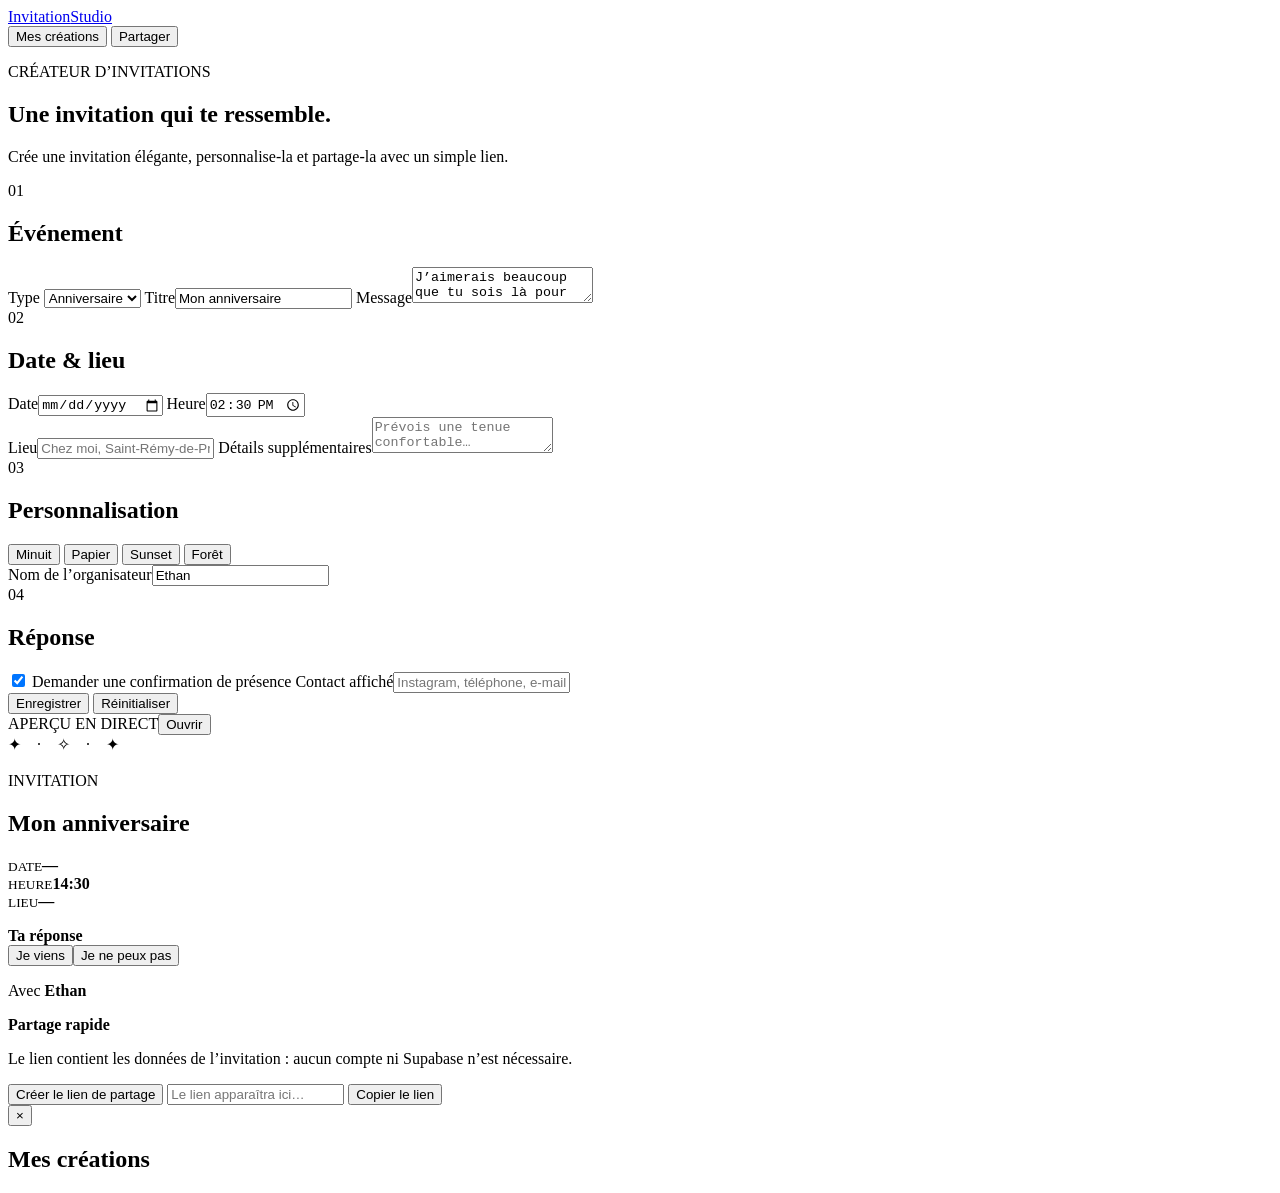
==== index.html @ e4a50360 "Build Invitation Studio" ====
<!doctype html>
<html lang="fr">
<head>
<meta charset="UTF-8">
<meta name="viewport" content="width=device-width,initial-scale=1">
<title>Invitation Studio</title>
<meta name="description" content="Crée, personnalise et partage tes invitations.">
<link rel="stylesheet" href="style.css">
</head>
<body>
<div id="app">
<header class="topbar">
  <a class="brand" href="./">Invitation<span>Studio</span></a>
  <div class="top-actions">
    <button class="ghost" id="loadBtn">Mes créations</button>
    <button class="primary" id="shareTop">Partager</button>
  </div>
</header>

<main class="layout">
<section class="editor">
  <div class="hero">
    <p class="eyebrow">CRÉATEUR D’INVITATIONS</p>
    <h1>Une invitation qui te ressemble.</h1>
    <p>Crée une invitation élégante, personnalise-la et partage-la avec un simple lien.</p>
  </div>

  <div class="card">
    <div class="section-title"><span>01</span><h2>Événement</h2></div>
    <label>Type
      <select id="type">
        <option value="birthday">Anniversaire</option>
        <option value="party">Fête</option>
        <option value="outing">Sortie</option>
        <option value="dinner">Dîner</option>
        <option value="custom">Autre</option>
      </select>
    </label>
    <label>Titre<input id="title" maxlength="80" value="Mon anniversaire"></label>
    <label>Message<textarea id="message" maxlength="500">J’aimerais beaucoup que tu sois là pour partager ce moment avec moi !</textarea></label>
  </div>

  <div class="card">
    <div class="section-title"><span>02</span><h2>Date & lieu</h2></div>
    <div class="grid2">
      <label>Date<input id="date" type="date"></label>
      <label>Heure<input id="time" type="time" value="14:30"></label>
    </div>
    <label>Lieu<input id="place" maxlength="120" placeholder="Chez moi, Saint-Rémy-de-Provence"></label>
    <label>Détails supplémentaires<textarea id="details" maxlength="300" placeholder="Prévois une tenue confortable…"></textarea></label>
  </div>

  <div class="card">
    <div class="section-title"><span>03</span><h2>Personnalisation</h2></div>
    <div class="themes">
      <button data-theme="midnight" class="theme active"><i></i>Minuit</button>
      <button data-theme="paper" class="theme"><i></i>Papier</button>
      <button data-theme="sunset" class="theme"><i></i>Sunset</button>
      <button data-theme="forest" class="theme"><i></i>Forêt</button>
    </div>
    <label>Nom de l’organisateur<input id="host" maxlength="60" value="Ethan"></label>
  </div>

  <div class="card">
    <div class="section-title"><span>04</span><h2>Réponse</h2></div>
    <label class="check"><input id="rsvp" type="checkbox" checked> Demander une confirmation de présence</label>
    <label>Contact affiché<input id="contact" maxlength="100" placeholder="Instagram, téléphone, e-mail…"></label>
  </div>

  <div class="save-row">
    <button class="primary large" id="saveBtn">Enregistrer</button>
    <button class="ghost large" id="resetBtn">Réinitialiser</button>
  </div>
</section>

<section class="preview-area">
  <div class="preview-head"><span>APERÇU EN DIRECT</span><button class="ghost small" id="openBtn">Ouvrir</button></div>
  <div class="phone">
    <div id="invitation" class="invitation theme-midnight">
      <div class="sparkles">✦　·　✧　·　✦</div>
      <p class="invite-label" id="pType">INVITATION</p>
      <h2 id="pTitle">Mon anniversaire</h2>
      <div class="divider"></div>
      <p id="pMessage" class="message"></p>
      <div class="event-info">
        <div><small>DATE</small><strong id="pDate">—</strong></div>
        <div><small>HEURE</small><strong id="pTime">14:30</strong></div>
        <div><small>LIEU</small><strong id="pPlace">—</strong></div>
      </div>
      <p id="pDetails" class="details"></p>
      <div id="rsvpBox" class="rsvp-box"><strong>Ta réponse</strong><div class="rsvp-buttons"><button>Je viens</button><button>Je ne peux pas</button></div></div>
      <p class="host">Avec <strong id="pHost">Ethan</strong></p>
      <p id="pContact" class="contact"></p>
    </div>
  </div>
  <div class="share-card">
    <strong>Partage rapide</strong>
    <p>Le lien contient les données de l’invitation : aucun compte ni Supabase n’est nécessaire.</p>
    <button class="primary full" id="shareBtn">Créer le lien de partage</button>
    <input id="shareUrl" readonly placeholder="Le lien apparaîtra ici…">
    <button class="ghost full" id="copyBtn">Copier le lien</button>
  </div>
</section>
</main>

<div class="modal hidden" id="modal">
  <div class="modal-card">
    <button class="close" id="closeModal">×</button>
    <h2>Mes créations</h2>
    <div id="savedList"></div>
  </div>
</div>
<div class="toast" id="toast"></div>
<script src="app.js"></script>
</body>
</html>
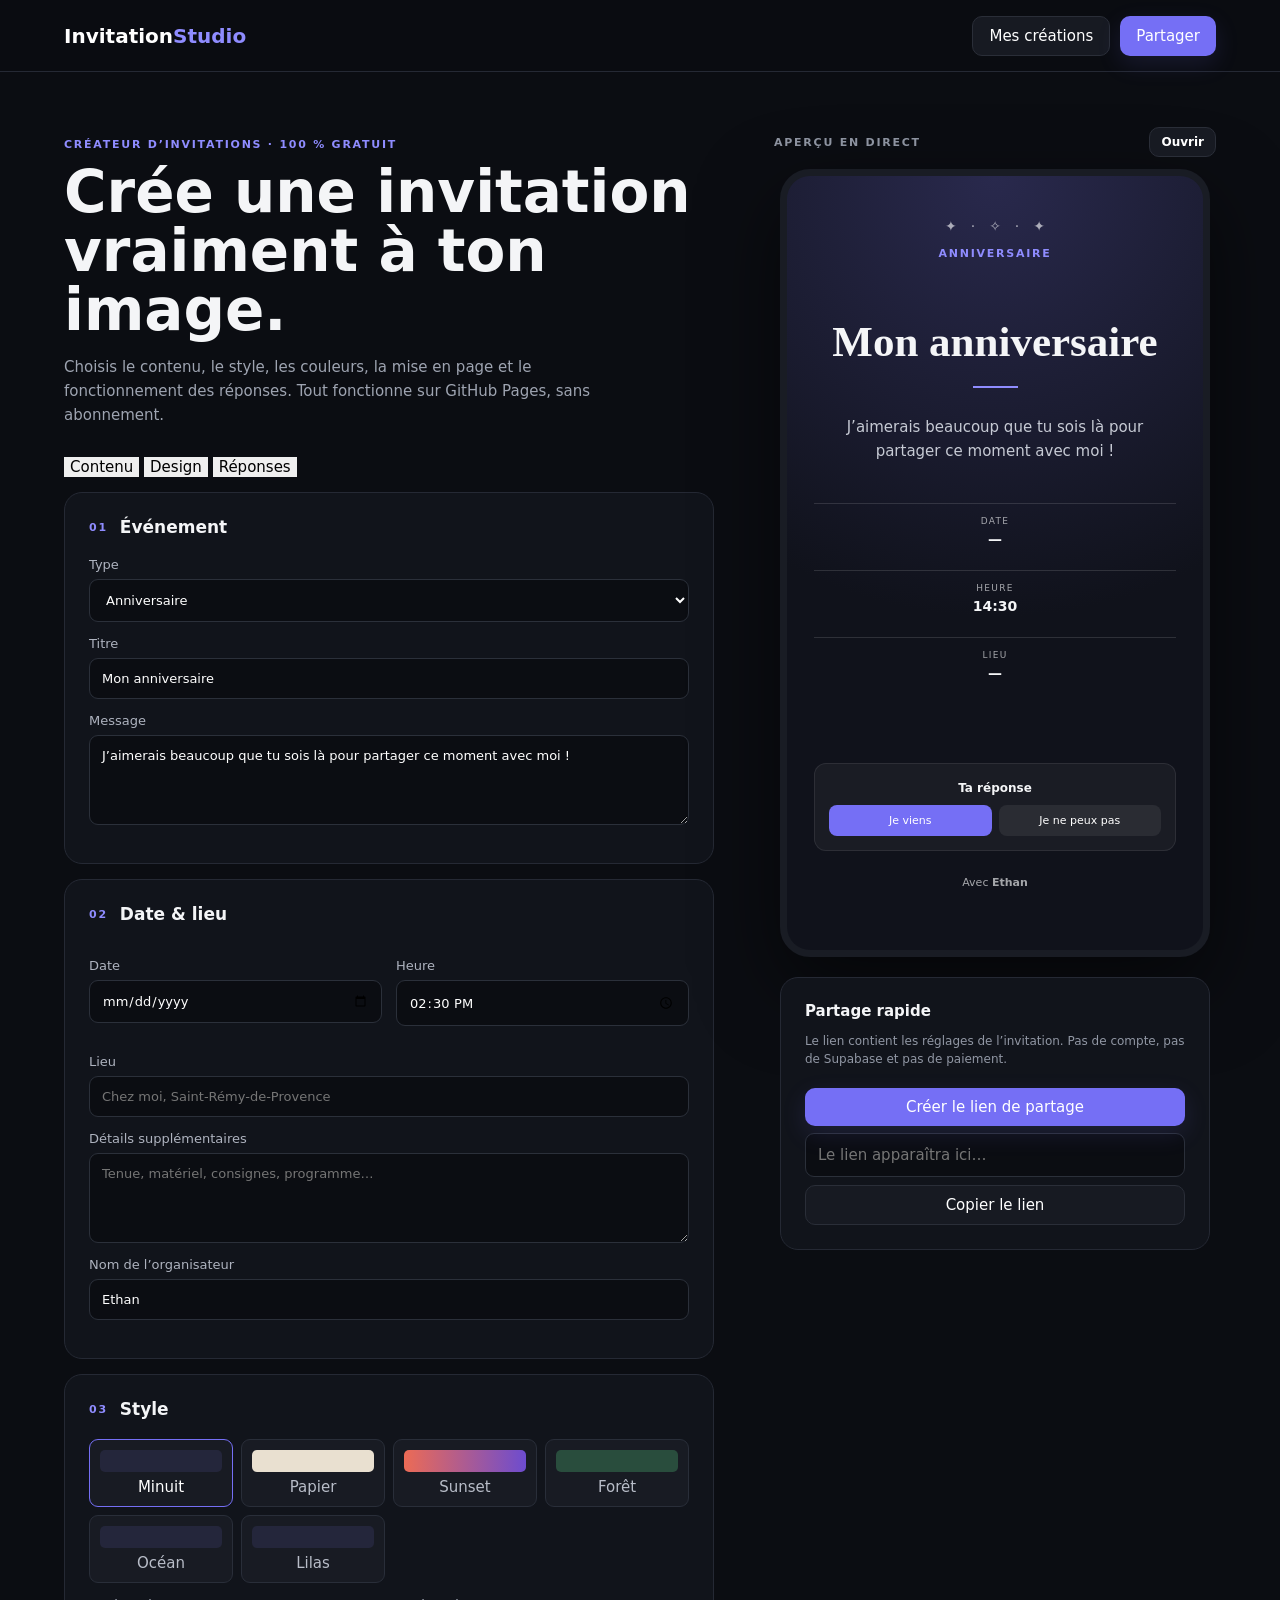
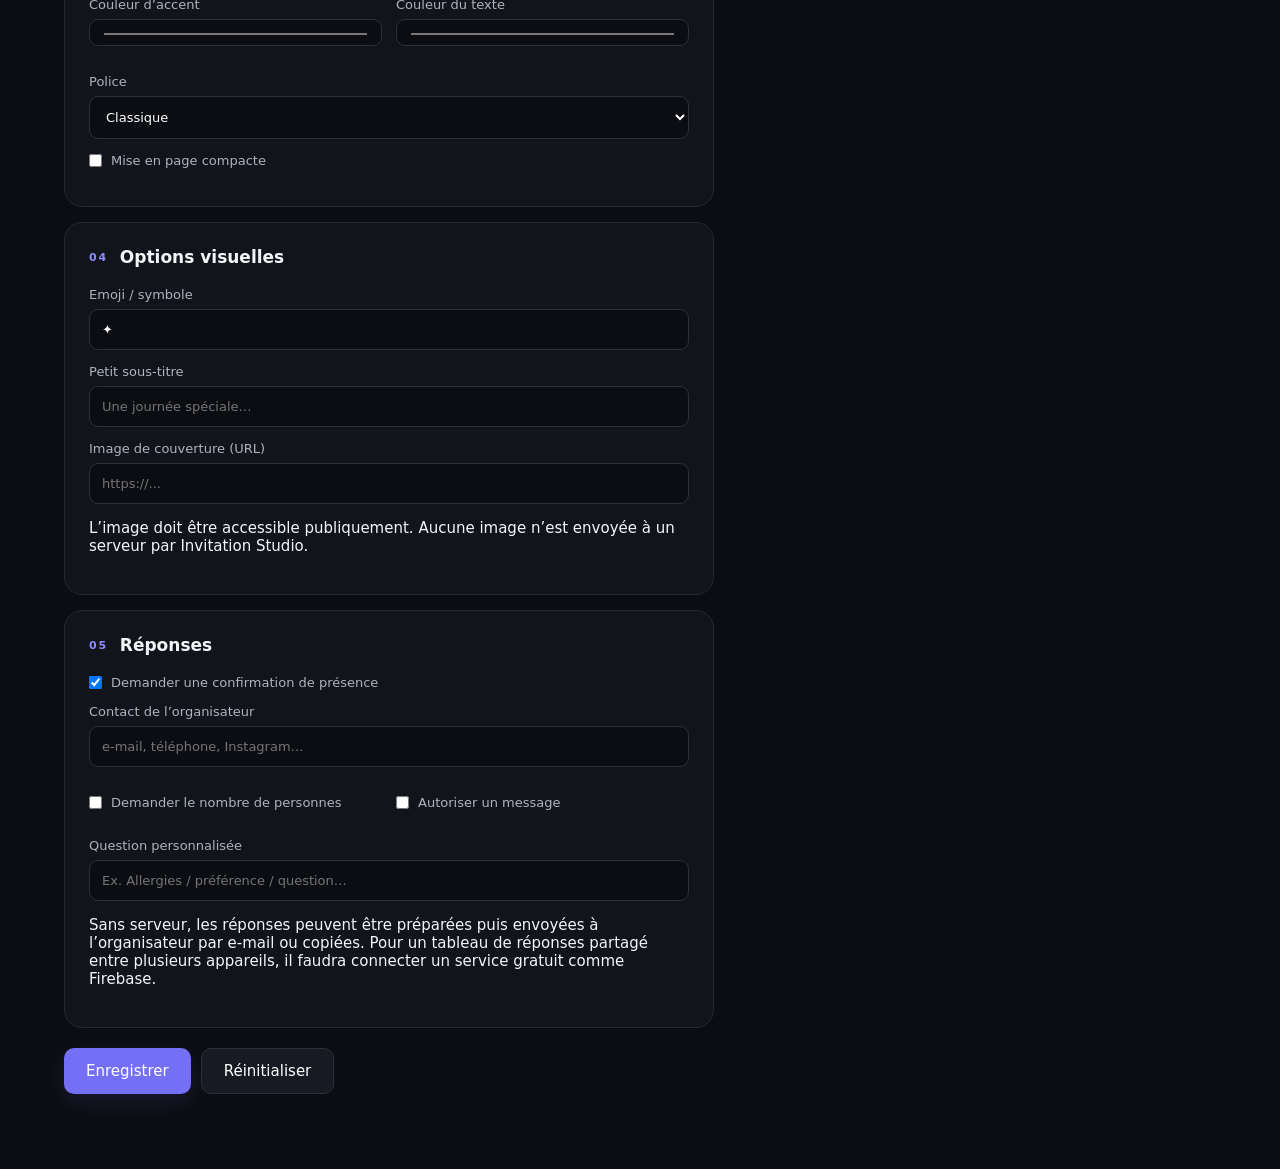
==== commit 3fe7b979: "Upgrade invitation creator UI and RSVP form" ====
--- a/index.html
+++ b/index.html
@@ -3,68 +3,97 @@
 <head>
 <meta charset="UTF-8">
 <meta name="viewport" content="width=device-width,initial-scale=1">
+<meta name="description" content="Invitation Studio — crée et partage des invitations personnalisées gratuitement.">
 <title>Invitation Studio</title>
-<meta name="description" content="Crée, personnalise et partage tes invitations.">
 <link rel="stylesheet" href="style.css">
 </head>
 <body>
-<div id="app">
 <header class="topbar">
   <a class="brand" href="./">Invitation<span>Studio</span></a>
-  <div class="top-actions">
+  <nav class="top-actions">
     <button class="ghost" id="loadBtn">Mes créations</button>
     <button class="primary" id="shareTop">Partager</button>
-  </div>
+  </nav>
 </header>
 
 <main class="layout">
 <section class="editor">
   <div class="hero">
-    <p class="eyebrow">CRÉATEUR D’INVITATIONS</p>
-    <h1>Une invitation qui te ressemble.</h1>
-    <p>Crée une invitation élégante, personnalise-la et partage-la avec un simple lien.</p>
+    <p class="eyebrow">CRÉATEUR D’INVITATIONS · 100 % GRATUIT</p>
+    <h1>Crée une invitation vraiment à ton image.</h1>
+    <p>Choisis le contenu, le style, les couleurs, la mise en page et le fonctionnement des réponses. Tout fonctionne sur GitHub Pages, sans abonnement.</p>
   </div>
 
-  <div class="card">
-    <div class="section-title"><span>01</span><h2>Événement</h2></div>
-    <label>Type
-      <select id="type">
-        <option value="birthday">Anniversaire</option>
-        <option value="party">Fête</option>
-        <option value="outing">Sortie</option>
-        <option value="dinner">Dîner</option>
-        <option value="custom">Autre</option>
-      </select>
-    </label>
-    <label>Titre<input id="title" maxlength="80" value="Mon anniversaire"></label>
-    <label>Message<textarea id="message" maxlength="500">J’aimerais beaucoup que tu sois là pour partager ce moment avec moi !</textarea></label>
+  <div class="tabs" role="tablist">
+    <button class="tab active" data-tab="content">Contenu</button>
+    <button class="tab" data-tab="design">Design</button>
+    <button class="tab" data-tab="responses">Réponses</button>
   </div>
 
-  <div class="card">
-    <div class="section-title"><span>02</span><h2>Date & lieu</h2></div>
-    <div class="grid2">
-      <label>Date<input id="date" type="date"></label>
-      <label>Heure<input id="time" type="time" value="14:30"></label>
+  <div class="tab-panel active" id="tab-content">
+    <div class="card">
+      <div class="section-title"><span>01</span><h2>Événement</h2></div>
+      <label>Type
+        <select id="type">
+          <option value="birthday">Anniversaire</option><option value="party">Fête</option>
+          <option value="outing">Sortie</option><option value="dinner">Dîner</option><option value="custom">Autre</option>
+        </select>
+      </label>
+      <label>Titre<input id="title" maxlength="80" value="Mon anniversaire"></label>
+      <label>Message<textarea id="message" maxlength="600">J’aimerais beaucoup que tu sois là pour partager ce moment avec moi !</textarea></label>
     </div>
-    <label>Lieu<input id="place" maxlength="120" placeholder="Chez moi, Saint-Rémy-de-Provence"></label>
-    <label>Détails supplémentaires<textarea id="details" maxlength="300" placeholder="Prévois une tenue confortable…"></textarea></label>
+    <div class="card">
+      <div class="section-title"><span>02</span><h2>Date & lieu</h2></div>
+      <div class="grid2"><label>Date<input id="date" type="date"></label><label>Heure<input id="time" type="time" value="14:30"></label></div>
+      <label>Lieu<input id="place" maxlength="140" placeholder="Chez moi, Saint-Rémy-de-Provence"></label>
+      <label>Détails supplémentaires<textarea id="details" maxlength="400" placeholder="Tenue, matériel, consignes, programme…"></textarea></label>
+      <label>Nom de l’organisateur<input id="host" maxlength="60" value="Ethan"></label>
+    </div>
   </div>
 
-  <div class="card">
-    <div class="section-title"><span>03</span><h2>Personnalisation</h2></div>
-    <div class="themes">
-      <button data-theme="midnight" class="theme active"><i></i>Minuit</button>
-      <button data-theme="paper" class="theme"><i></i>Papier</button>
-      <button data-theme="sunset" class="theme"><i></i>Sunset</button>
-      <button data-theme="forest" class="theme"><i></i>Forêt</button>
+  <div class="tab-panel" id="tab-design">
+    <div class="card">
+      <div class="section-title"><span>03</span><h2>Style</h2></div>
+      <div class="themes">
+        <button data-theme="midnight" class="theme active"><i></i>Minuit</button>
+        <button data-theme="paper" class="theme"><i></i>Papier</button>
+        <button data-theme="sunset" class="theme"><i></i>Sunset</button>
+        <button data-theme="forest" class="theme"><i></i>Forêt</button>
+        <button data-theme="ocean" class="theme"><i></i>Océan</button>
+        <button data-theme="lavender" class="theme"><i></i>Lilas</button>
+      </div>
+      <div class="grid2">
+        <label>Couleur d’accent<input id="accent" type="color" value="#756ff5"></label>
+        <label>Couleur du texte<input id="textColor" type="color" value="#ffffff"></label>
+      </div>
+      <label>Police
+        <select id="font">
+          <option value="classic">Classique</option><option value="modern">Moderne</option><option value="elegant">Élégante</option><option value="mono">Tech</option>
+        </select>
+      </label>
+      <label class="check"><input id="compact" type="checkbox"> Mise en page compacte</label>
     </div>
-    <label>Nom de l’organisateur<input id="host" maxlength="60" value="Ethan"></label>
+    <div class="card">
+      <div class="section-title"><span>04</span><h2>Options visuelles</h2></div>
+      <label>Emoji / symbole<input id="symbol" maxlength="8" value="✦"></label>
+      <label>Petit sous-titre<input id="subtitle" maxlength="80" placeholder="Une journée spéciale…"></label>
+      <label>Image de couverture (URL)<input id="image" maxlength="500" placeholder="https://..."></label>
+      <p class="hint">L’image doit être accessible publiquement. Aucune image n’est envoyée à un serveur par Invitation Studio.</p>
+    </div>
   </div>
 
-  <div class="card">
-    <div class="section-title"><span>04</span><h2>Réponse</h2></div>
-    <label class="check"><input id="rsvp" type="checkbox" checked> Demander une confirmation de présence</label>
-    <label>Contact affiché<input id="contact" maxlength="100" placeholder="Instagram, téléphone, e-mail…"></label>
+  <div class="tab-panel" id="tab-responses">
+    <div class="card">
+      <div class="section-title"><span>05</span><h2>Réponses</h2></div>
+      <label class="check"><input id="rsvp" type="checkbox" checked> Demander une confirmation de présence</label>
+      <label>Contact de l’organisateur<input id="contact" maxlength="160" placeholder="e-mail, téléphone, Instagram…"></label>
+      <div class="grid2">
+        <label class="check"><input id="askGuests" type="checkbox"> Demander le nombre de personnes</label>
+        <label class="check"><input id="askNote" type="checkbox"> Autoriser un message</label>
+      </div>
+      <label>Question personnalisée<input id="customQuestion" maxlength="120" placeholder="Ex. Allergies / préférence / question…"></label>
+      <p class="hint">Sans serveur, les réponses peuvent être préparées puis envoyées à l’organisateur par e-mail ou copiées. Pour un tableau de réponses partagé entre plusieurs appareils, il faudra connecter un service gratuit comme Firebase.</p>
+    </div>
   </div>
 
   <div class="save-row">
@@ -77,8 +106,10 @@
   <div class="preview-head"><span>APERÇU EN DIRECT</span><button class="ghost small" id="openBtn">Ouvrir</button></div>
   <div class="phone">
     <div id="invitation" class="invitation theme-midnight">
-      <div class="sparkles">✦　·　✧　·　✦</div>
+      <div class="cover-image" id="pImage"></div>
+      <div class="sparkles" id="pSymbol">✦　·　✧　·　✦</div>
       <p class="invite-label" id="pType">INVITATION</p>
+      <p class="subtitle" id="pSubtitle"></p>
       <h2 id="pTitle">Mon anniversaire</h2>
       <div class="divider"></div>
       <p id="pMessage" class="message"></p>
@@ -88,14 +119,17 @@
         <div><small>LIEU</small><strong id="pPlace">—</strong></div>
       </div>
       <p id="pDetails" class="details"></p>
-      <div id="rsvpBox" class="rsvp-box"><strong>Ta réponse</strong><div class="rsvp-buttons"><button>Je viens</button><button>Je ne peux pas</button></div></div>
+      <div id="rsvpBox" class="rsvp-box">
+        <strong>Ta réponse</strong>
+        <div class="rsvp-buttons"><button data-answer="yes">Je viens</button><button data-answer="no">Je ne peux pas</button></div>
+      </div>
       <p class="host">Avec <strong id="pHost">Ethan</strong></p>
       <p id="pContact" class="contact"></p>
     </div>
   </div>
   <div class="share-card">
     <strong>Partage rapide</strong>
-    <p>Le lien contient les données de l’invitation : aucun compte ni Supabase n’est nécessaire.</p>
+    <p>Le lien contient les réglages de l’invitation. Pas de compte, pas de Supabase et pas de paiement.</p>
     <button class="primary full" id="shareBtn">Créer le lien de partage</button>
     <input id="shareUrl" readonly placeholder="Le lien apparaîtra ici…">
     <button class="ghost full" id="copyBtn">Copier le lien</button>
@@ -103,13 +137,20 @@
 </section>
 </main>
 
-<div class="modal hidden" id="modal">
-  <div class="modal-card">
-    <button class="close" id="closeModal">×</button>
-    <h2>Mes créations</h2>
-    <div id="savedList"></div>
-  </div>
-</div>
+<div class="modal hidden" id="modal"><div class="modal-card">
+  <button class="close" id="closeModal">×</button><h2>Mes créations</h2><div id="savedList"></div>
+</div></div>
+
+<div class="response-modal hidden" id="responseModal"><div class="modal-card response-card">
+  <button class="close" id="closeResponse">×</button>
+  <p class="eyebrow">RÉPONSE</p><h2 id="responseTitle">Ta réponse</h2>
+  <label>Ton prénom / nom<input id="guestName" maxlength="60" placeholder="Ex. Léa"></label>
+  <label id="guestCountWrap">Nombre de personnes<input id="guestCount" type="number" min="1" max="20" value="1"></label>
+  <label id="guestNoteWrap">Message<textarea id="guestNote" maxlength="300" placeholder="Un petit mot…"></textarea></label>
+  <label id="guestCustomWrap">Question<input id="guestCustom" maxlength="160"></label>
+  <div class="response-actions"><button class="primary" id="sendResponse">Envoyer la réponse</button><button class="ghost" id="copyResponse">Copier la réponse</button></div>
+  <p class="hint">Aucune donnée n’est envoyée automatiquement vers un serveur dans cette version gratuite sans backend.</p>
+</div></div>
 <div class="toast" id="toast"></div>
 <script src="app.js"></script>
 </body>
--- a/style.css
+++ b/style.css
@@ -0,0 +1 @@
+*{box-sizing:border-box}body{margin:0;background:#0b0d12;color:#f4f5f7;font:15px Inter,system-ui,-apple-system,sans-serif}button,input,textarea,select{font:inherit}button{cursor:pointer;border:0}.topbar{height:72px;border-bottom:1px solid #252934;display:flex;align-items:center;justify-content:space-between;padding:0 5vw;position:sticky;top:0;background:#0b0d12ee;backdrop-filter:blur(16px);z-index:5}.brand{color:#fff;text-decoration:none;font-weight:800;font-size:20px}.brand span{color:#8f8cff}.top-actions{display:flex;gap:10px}.primary,.ghost{border-radius:10px;padding:10px 16px;color:#fff}.primary{background:#756ff5;box-shadow:0 8px 25px #756ff522}.ghost{background:#171a22;border:1px solid #2a2e38}.large{padding:13px 22px}.layout{max-width:1450px;margin:auto;display:grid;grid-template-columns:minmax(400px,650px) minmax(360px,1fr);gap:60px;padding:55px 5vw}.hero{margin-bottom:30px}.eyebrow,.preview-head,.invite-label,.section-title span{font-size:11px;letter-spacing:.16em;color:#8f8cff;font-weight:800}.hero h1{font-size:clamp(34px,5vw,58px);line-height:1.02;margin:12px 0}.hero p:not(.eyebrow){color:#9ea4b1;line-height:1.6;max-width:580px}.card,.share-card{background:#11141b;border:1px solid #252934;border-radius:18px;padding:24px;margin:15px 0}.section-title{display:flex;gap:12px;align-items:center;margin-bottom:20px}.section-title h2{font-size:17px;margin:0}.grid2{display:grid;grid-template-columns:1fr 1fr;gap:14px}label{display:block;color:#aeb3bf;font-size:13px;margin:14px 0}input,textarea,select{display:block;width:100%;margin-top:7px;background:#0b0d12;color:#fff;border:1px solid #2b303a;border-radius:9px;padding:12px;outline:none}textarea{min-height:90px;resize:vertical}input:focus,textarea:focus,select:focus{border-color:#756ff5}.themes{display:grid;grid-template-columns:repeat(4,1fr);gap:8px}.theme{background:#181b23;color:#b8bdc8;border:1px solid #292e39;border-radius:9px;padding:10px}.theme.active{border-color:#756ff5;color:#fff}.theme i{display:block;height:22px;border-radius:5px;margin-bottom:6px;background:#24263b}.theme[data-theme=paper] i{background:#e9e0d0}.theme[data-theme=sunset] i{background:linear-gradient(90deg,#ec6b55,#6d4ccf)}.theme[data-theme=forest] i{background:#294d3d}.check{display:flex;align-items:center;gap:9px}.check input{width:auto;margin:0}.save-row{display:flex;gap:10px;margin:20px 0}.preview-area{position:sticky;top:100px;height:max-content}.preview-head{display:flex;justify-content:space-between;align-items:center;margin-bottom:12px;color:#8d93a0}.small{padding:7px 11px;font-size:12px}.phone{max-width:430px;margin:auto;background:#191c24;border:7px solid #191c24;border-radius:30px;box-shadow:0 30px 80px #0008;overflow:hidden}.invitation{min-height:650px;padding:42px 27px 30px;text-align:center;display:flex;flex-direction:column;align-items:center;justify-content:center;position:relative}.theme-midnight{background:radial-gradient(circle at 50% 0,#29294d,#10121b 55%)}.theme-paper{background:#eee4d3;color:#26221e}.theme-sunset{background:linear-gradient(145deg,#4d2847,#cf725b);color:#fff}.theme-forest{background:linear-gradient(145deg,#13251e,#315444);color:#fff}.sparkles{opacity:.65;font-size:14px}.invitation h2{font:700 43px Georgia,serif;line-height:1.05;margin:18px 0 10px}.divider{width:45px;height:2px;background:#8f8cff;margin:12px}.message{max-width:310px;line-height:1.6;color:#c6cad4}.theme-paper .message{color:#5d554c}.event-info{width:100%;margin:25px 0;display:grid;gap:10px}.event-info div{padding:12px;border-top:1px solid #ffffff20}.event-info small{display:block;font-size:9px;letter-spacing:.14em;opacity:.65;margin-bottom:4px}.event-info strong{font-size:14px;word-break:break-word}.details{font-size:13px;opacity:.75;max-width:300px}.rsvp-box{margin-top:18px;width:100%;padding:14px;background:#ffffff0b;border:1px solid #ffffff15;border-radius:12px}.rsvp-box strong{font-size:12px}.rsvp-buttons{display:flex;gap:7px;margin-top:9px}.rsvp-buttons button{flex:1;padding:9px;border-radius:8px;background:#756ff5;color:white;font-size:11px}.rsvp-buttons button:last-child{background:#ffffff12}.host{font-size:11px;opacity:.65;margin-top:25px}.contact{font-size:10px;opacity:.6}.share-card{max-width:430px;margin:20px auto}.share-card p{color:#9197a4;font-size:12px;line-height:1.5}.full{width:100%;margin-top:8px}.modal{position:fixed;inset:0;background:#0009;display:grid;place-items:center;padding:20px;z-index:10}.hidden{display:none}.modal-card{background:#12151c;border:1px solid #292e39;border-radius:18px;padding:25px;width:min(520px,100%);max-height:80vh;overflow:auto;position:relative}.close{position:absolute;right:16px;top:12px;background:none;color:#aaa;font-size:25px}.saved{display:flex;justify-content:space-between;align-items:center;padding:14px;border:1px solid #282d37;border-radius:10px;margin:8px 0}.saved small{display:block;color:#858b98;margin-top:3px}.toast{position:fixed;bottom:25px;left:50%;transform:translateX(-50%) translateY(20px);background:#f4f5f7;color:#111;padding:11px 17px;border-radius:9px;opacity:0;transition:.25s;z-index:20}.toast.show{opacity:1;transform:translateX(-50%)}@media(max-width:900px){.layout{grid-template-columns:1fr;gap:30px;padding:30px 18px}.preview-area{position:static}.hero h1{font-size:42px}.topbar{padding:0 18px}.top-actions .ghost{display:none}}@media(max-width:480px){.themes{grid-template-columns:1fr 1fr}.grid2{grid-template-columns:1fr}.phone{border-width:4px}.invitation{min-height:600px}.topbar{height:62px}}
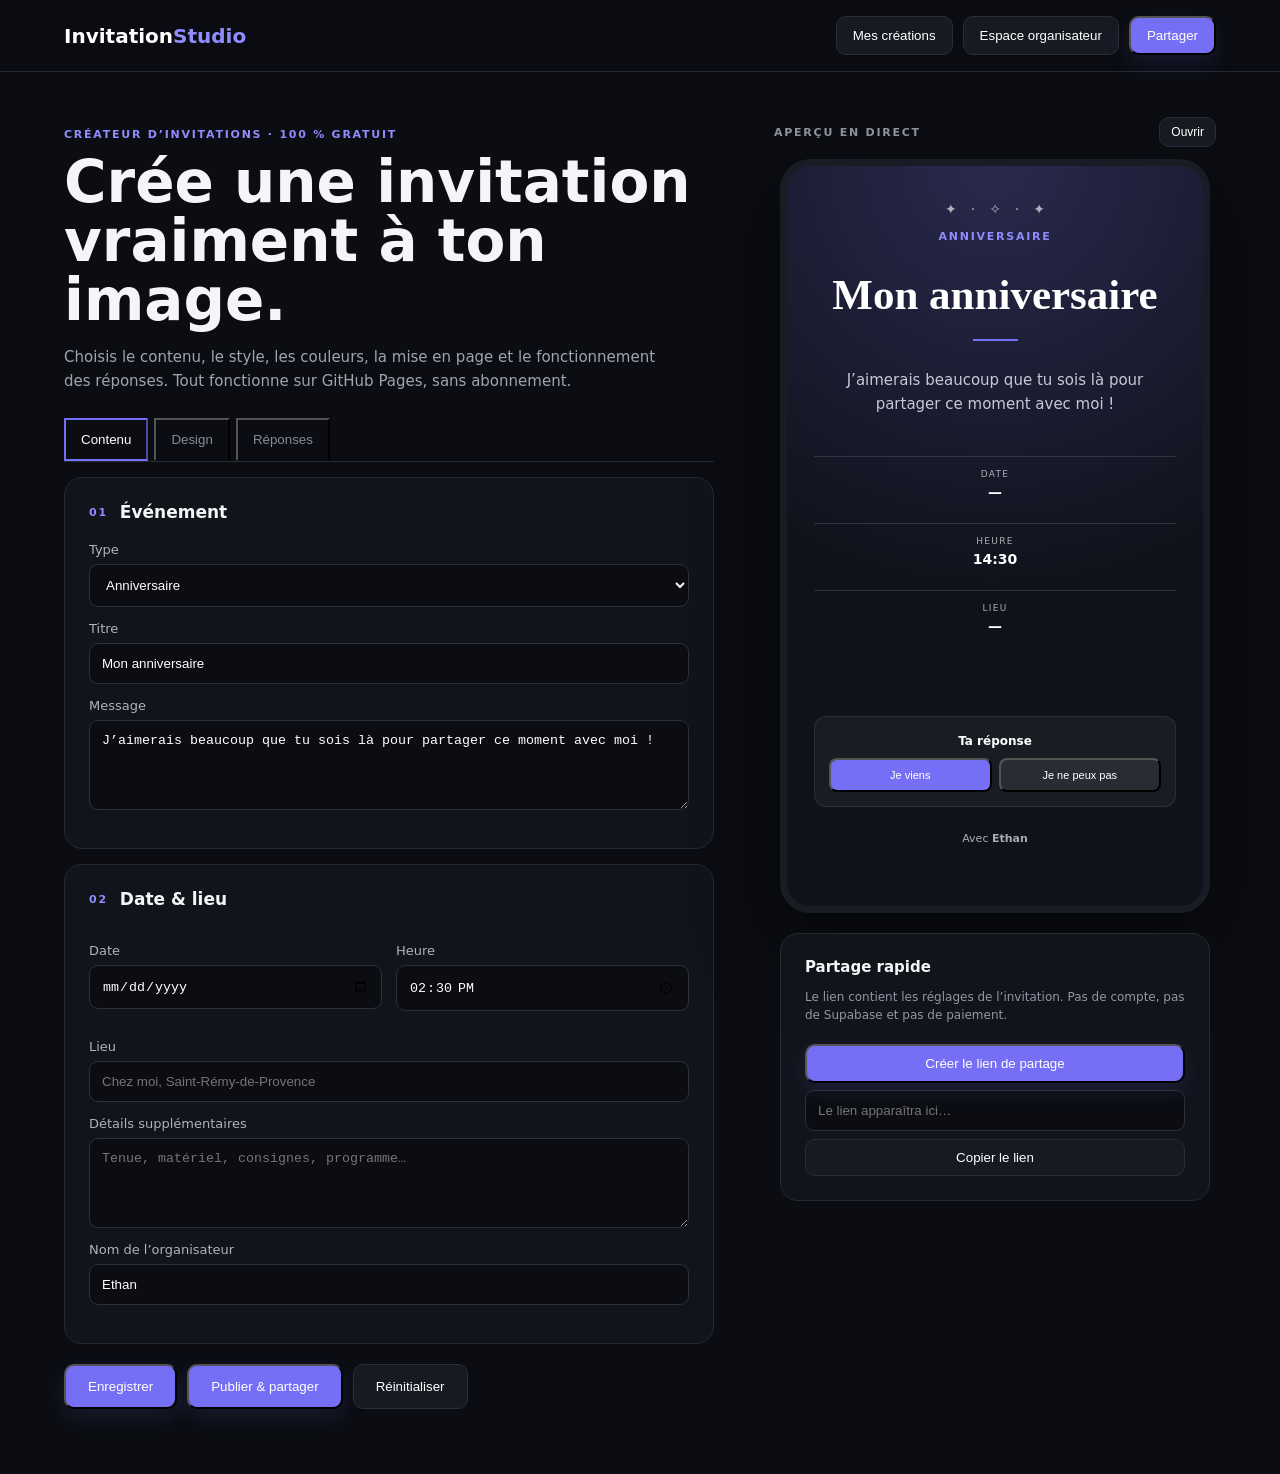
==== commit b339eeb2: "Add organizer account and dashboard UI" ====
--- a/index.html
+++ b/index.html
@@ -11,7 +11,7 @@
 <header class="topbar">
   <a class="brand" href="./">Invitation<span>Studio</span></a>
   <nav class="top-actions">
-    <button class="ghost" id="loadBtn">Mes créations</button>
+    <button class="ghost" id="loadBtn">Mes créations</button><button class="ghost" id="organizerBtn">Espace organisateur</button>
     <button class="primary" id="shareTop">Partager</button>
   </nav>
 </header>
@@ -97,7 +97,7 @@
   </div>
 
   <div class="save-row">
-    <button class="primary large" id="saveBtn">Enregistrer</button>
+    <button class="primary large" id="saveBtn">Enregistrer</button><button class="primary large" id="publishBtn">Publier & partager</button>
     <button class="ghost large" id="resetBtn">Réinitialiser</button>
   </div>
 </section>
@@ -151,7 +151,7 @@
   <div class="response-actions"><button class="primary" id="sendResponse">Envoyer la réponse</button><button class="ghost" id="copyResponse">Copier la réponse</button></div>
   <p class="hint">Aucune donnée n’est envoyée automatiquement vers un serveur dans cette version gratuite sans backend.</p>
 </div></div>
-<div class="toast" id="toast"></div>
-<script src="app.js"></script>
+<div class="modal hidden" id="organizerModal"><div class="modal-card organizer-card"><button class="close" id="closeOrganizer">×</button><div id="authView"><p class="eyebrow">ESPACE ORGANISATEUR</p><h2>Gérer mes invitations</h2><p class="hint">Compte gratuit pour retrouver les invitations et leurs réponses sur plusieurs appareils.</p><label>E-mail<input id="authEmail" type="email" autocomplete="email"></label><label>Mot de passe<input id="authPassword" type="password" autocomplete="current-password"></label><div class="response-actions"><button class="primary" id="loginBtn">Se connecter</button><button class="ghost" id="signupBtn">Créer un compte</button></div><p class="hint" id="authStatus"></p></div><div id="dashboardView" class="hidden"><p class="eyebrow">TABLEAU DE BORD</p><h2>Mes invitations</h2><div id="dashboardList"></div><div class="response-actions"><button class="ghost" id="refreshDashboard">Actualiser</button><button class="ghost" id="logoutBtn">Se déconnecter</button></div></div></div></div><div class="toast" id="toast"></div>
+<script src="firebase-config.js"></script><script type="module" src="firebase-app.js"></script><script src="app.js"></script>
 </body>
 </html>
--- a/style.css
+++ b/style.css
@@ -1 +1 @@
-*{box-sizing:border-box}body{margin:0;background:#0b0d12;color:#f4f5f7;font:15px Inter,system-ui,-apple-system,sans-serif}button,input,textarea,select{font:inherit}button{cursor:pointer;border:0}.topbar{height:72px;border-bottom:1px solid #252934;display:flex;align-items:center;justify-content:space-between;padding:0 5vw;position:sticky;top:0;background:#0b0d12ee;backdrop-filter:blur(16px);z-index:5}.brand{color:#fff;text-decoration:none;font-weight:800;font-size:20px}.brand span{color:#8f8cff}.top-actions{display:flex;gap:10px}.primary,.ghost{border-radius:10px;padding:10px 16px;color:#fff}.primary{background:#756ff5;box-shadow:0 8px 25px #756ff522}.ghost{background:#171a22;border:1px solid #2a2e38}.large{padding:13px 22px}.layout{max-width:1450px;margin:auto;display:grid;grid-template-columns:minmax(400px,650px) minmax(360px,1fr);gap:60px;padding:55px 5vw}.hero{margin-bottom:30px}.eyebrow,.preview-head,.invite-label,.section-title span{font-size:11px;letter-spacing:.16em;color:#8f8cff;font-weight:800}.hero h1{font-size:clamp(34px,5vw,58px);line-height:1.02;margin:12px 0}.hero p:not(.eyebrow){color:#9ea4b1;line-height:1.6;max-width:580px}.card,.share-card{background:#11141b;border:1px solid #252934;border-radius:18px;padding:24px;margin:15px 0}.section-title{display:flex;gap:12px;align-items:center;margin-bottom:20px}.section-title h2{font-size:17px;margin:0}.grid2{display:grid;grid-template-columns:1fr 1fr;gap:14px}label{display:block;color:#aeb3bf;font-size:13px;margin:14px 0}input,textarea,select{display:block;width:100%;margin-top:7px;background:#0b0d12;color:#fff;border:1px solid #2b303a;border-radius:9px;padding:12px;outline:none}textarea{min-height:90px;resize:vertical}input:focus,textarea:focus,select:focus{border-color:#756ff5}.themes{display:grid;grid-template-columns:repeat(4,1fr);gap:8px}.theme{background:#181b23;color:#b8bdc8;border:1px solid #292e39;border-radius:9px;padding:10px}.theme.active{border-color:#756ff5;color:#fff}.theme i{display:block;height:22px;border-radius:5px;margin-bottom:6px;background:#24263b}.theme[data-theme=paper] i{background:#e9e0d0}.theme[data-theme=sunset] i{background:linear-gradient(90deg,#ec6b55,#6d4ccf)}.theme[data-theme=forest] i{background:#294d3d}.check{display:flex;align-items:center;gap:9px}.check input{width:auto;margin:0}.save-row{display:flex;gap:10px;margin:20px 0}.preview-area{position:sticky;top:100px;height:max-content}.preview-head{display:flex;justify-content:space-between;align-items:center;margin-bottom:12px;color:#8d93a0}.small{padding:7px 11px;font-size:12px}.phone{max-width:430px;margin:auto;background:#191c24;border:7px solid #191c24;border-radius:30px;box-shadow:0 30px 80px #0008;overflow:hidden}.invitation{min-height:650px;padding:42px 27px 30px;text-align:center;display:flex;flex-direction:column;align-items:center;justify-content:center;position:relative}.theme-midnight{background:radial-gradient(circle at 50% 0,#29294d,#10121b 55%)}.theme-paper{background:#eee4d3;color:#26221e}.theme-sunset{background:linear-gradient(145deg,#4d2847,#cf725b);color:#fff}.theme-forest{background:linear-gradient(145deg,#13251e,#315444);color:#fff}.sparkles{opacity:.65;font-size:14px}.invitation h2{font:700 43px Georgia,serif;line-height:1.05;margin:18px 0 10px}.divider{width:45px;height:2px;background:#8f8cff;margin:12px}.message{max-width:310px;line-height:1.6;color:#c6cad4}.theme-paper .message{color:#5d554c}.event-info{width:100%;margin:25px 0;display:grid;gap:10px}.event-info div{padding:12px;border-top:1px solid #ffffff20}.event-info small{display:block;font-size:9px;letter-spacing:.14em;opacity:.65;margin-bottom:4px}.event-info strong{font-size:14px;word-break:break-word}.details{font-size:13px;opacity:.75;max-width:300px}.rsvp-box{margin-top:18px;width:100%;padding:14px;background:#ffffff0b;border:1px solid #ffffff15;border-radius:12px}.rsvp-box strong{font-size:12px}.rsvp-buttons{display:flex;gap:7px;margin-top:9px}.rsvp-buttons button{flex:1;padding:9px;border-radius:8px;background:#756ff5;color:white;font-size:11px}.rsvp-buttons button:last-child{background:#ffffff12}.host{font-size:11px;opacity:.65;margin-top:25px}.contact{font-size:10px;opacity:.6}.share-card{max-width:430px;margin:20px auto}.share-card p{color:#9197a4;font-size:12px;line-height:1.5}.full{width:100%;margin-top:8px}.modal{position:fixed;inset:0;background:#0009;display:grid;place-items:center;padding:20px;z-index:10}.hidden{display:none}.modal-card{background:#12151c;border:1px solid #292e39;border-radius:18px;padding:25px;width:min(520px,100%);max-height:80vh;overflow:auto;position:relative}.close{position:absolute;right:16px;top:12px;background:none;color:#aaa;font-size:25px}.saved{display:flex;justify-content:space-between;align-items:center;padding:14px;border:1px solid #282d37;border-radius:10px;margin:8px 0}.saved small{display:block;color:#858b98;margin-top:3px}.toast{position:fixed;bottom:25px;left:50%;transform:translateX(-50%) translateY(20px);background:#f4f5f7;color:#111;padding:11px 17px;border-radius:9px;opacity:0;transition:.25s;z-index:20}.toast.show{opacity:1;transform:translateX(-50%)}@media(max-width:900px){.layout{grid-template-columns:1fr;gap:30px;padding:30px 18px}.preview-area{position:static}.hero h1{font-size:42px}.topbar{padding:0 18px}.top-actions .ghost{display:none}}@media(max-width:480px){.themes{grid-template-columns:1fr 1fr}.grid2{grid-template-columns:1fr}.phone{border-width:4px}.invitation{min-height:600px}.topbar{height:62px}}+*{box-sizing:border-box}body{margin:0;background:#0b0d12;color:#f4f5f7;font:15px Inter,system-ui,-apple-system,sans-serif}.topbar{height:72px;border-bottom:1px solid #252934;display:flex;align-items:center;justify-content:space-between;padding:0 5vw;position:sticky;top:0;background:#0b0d12ee;backdrop-filter:blur(16px);z-index:5}.brand{color:#fff;text-decoration:none;font-weight:800;font-size:20px}.brand span{color:#8f8cff}.top-actions{display:flex;gap:10px}.primary,.ghost{border-radius:10px;padding:10px 16px;color:#fff}.primary{background:#756ff5;box-shadow:0 8px 25px #756ff522}.ghost{background:#171a22;border:1px solid #2a2e38}.large{padding:13px 22px}.layout{max-width:1450px;margin:auto;display:grid;grid-template-columns:minmax(400px,650px) minmax(360px,1fr);gap:60px;padding:45px 5vw}.hero{margin-bottom:25px}.eyebrow,.preview-head,.invite-label,.section-title span{font-size:11px;letter-spacing:.16em;color:#8f8cff;font-weight:800}.hero h1{font-size:clamp(34px,5vw,58px);line-height:1.02;margin:12px 0}.hero p:not(.eyebrow){color:#9ea4b1;line-height:1.6;max-width:600px}.tabs{display:flex;gap:6px;border-bottom:1px solid #252934;margin-bottom:14px}.tab{background:none;color:#858b98;padding:12px 15px;border-bottom:2px solid transparent}.tab.active{color:#fff;border-color:#756ff5}.tab-panel{display:none}.tab-panel.active{display:block}.card,.share-card{background:#11141b;border:1px solid #252934;border-radius:18px;padding:24px;margin:15px 0}.section-title{display:flex;gap:12px;align-items:center;margin-bottom:20px}.section-title h2{font-size:17px;margin:0}.grid2{display:grid;grid-template-columns:1fr 1fr;gap:14px}label{display:block;color:#aeb3bf;font-size:13px;margin:14px 0}input,textarea,select{display:block;width:100%;margin-top:7px;background:#0b0d12;color:#fff;border:1px solid #2b303a;border-radius:9px;padding:12px;outline:none}input:focus,textarea:focus,select:focus{border-color:#756ff5}input[type=color]{height:46px;padding:4px;cursor:pointer}textarea{min-height:90px;resize:vertical}.themes{display:grid;grid-template-columns:repeat(3,1fr);gap:8px}.theme{background:#181b23;color:#b8bdc8;border:1px solid #292e39;border-radius:9px;padding:10px}.theme.active{border-color:#756ff5;color:#fff}.theme i{display:block;height:22px;border-radius:5px;margin-bottom:6px;background:#24263b}.theme[data-theme=paper] i{background:#e9e0d0}.theme[data-theme=sunset] i{background:linear-gradient(90deg,#ec6b55,#6d4ccf)}.theme[data-theme=forest] i{background:#294d3d}.theme[data-theme=ocean] i{background:#1b6075}.theme[data-theme=lavender] i{background:#745c98}.check{display:flex;align-items:center;gap:9px}.check input{width:auto;margin:0}.hint{color:#737b89;font-size:11px;line-height:1.5}.save-row{display:flex;gap:10px;margin:20px 0}.preview-area{position:sticky;top:100px;height:max-content}.preview-head{display:flex;justify-content:space-between;align-items:center;margin-bottom:12px;color:#8d93a0}.small{padding:7px 11px;font-size:12px}.phone{max-width:430px;margin:auto;background:#191c24;border:7px solid #191c24;border-radius:30px;box-shadow:0 30px 80px #0008;overflow:hidden}.invitation{min-height:700px;padding:35px 27px 30px;text-align:center;display:flex;flex-direction:column;align-items:center;justify-content:center;position:relative;--accent:#756ff5}.theme-midnight{background:radial-gradient(circle at 50% 0,#29294d,#10121b 55%)}.theme-paper{background:#eee4d3;color:#26221e}.theme-sunset{background:linear-gradient(145deg,#4d2847,#cf725b)}.theme-forest{background:linear-gradient(145deg,#13251e,#315444)}.theme-ocean{background:linear-gradient(145deg,#0b2834,#26728a)}.theme-lavender{background:linear-gradient(145deg,#30243e,#795f91)}.sparkles{opacity:.65;font-size:14px}.cover-image{width:100%;max-height:150px;border-radius:14px;background-position:center;background-size:cover;margin-bottom:15px;display:none}.invitation h2{font:700 43px Georgia,serif;line-height:1.05;margin:12px 0 10px}.font-modern h2{font-family:system-ui,sans-serif}.font-elegant h2{font-family:Georgia,serif;font-style:italic}.font-mono h2{font-family:monospace}.subtitle{font-size:12px;opacity:.7;margin:3px 0}.divider{width:45px;height:2px;background:var(--accent);margin:12px}.message{max-width:310px;line-height:1.6;color:#c6cad4}.theme-paper .message{color:#5d554c}.event-info{width:100%;margin:25px 0;display:grid;gap:10px}.event-info div{padding:12px;border-top:1px solid #ffffff20}.event-info small{display:block;font-size:9px;letter-spacing:.14em;opacity:.65;margin-bottom:4px}.event-info strong{font-size:14px;word-break:break-word}.details{font-size:13px;opacity:.75;max-width:300px}.rsvp-box{margin-top:18px;width:100%;padding:14px;background:#ffffff0b;border:1px solid #ffffff15;border-radius:12px}.rsvp-box strong{font-size:12px}.rsvp-buttons{display:flex;gap:7px;margin-top:9px}.rsvp-buttons button{flex:1;padding:9px;border-radius:8px;background:var(--accent);color:white;font-size:11px}.rsvp-buttons button:last-child{background:#ffffff12}.host{font-size:11px;opacity:.65;margin-top:25px}.contact{font-size:10px;opacity:.6;word-break:break-word}.compact{min-height:590px;padding-top:25px}.compact .event-info{margin:12px 0}.share-card{max-width:430px;margin:20px auto}.share-card p{color:#9197a4;font-size:12px;line-height:1.5}.full{width:100%;margin-top:8px}.modal,.response-modal{position:fixed;inset:0;background:#0009;display:grid;place-items:center;padding:20px;z-index:10}.hidden{display:none}.modal-card{background:#12151c;border:1px solid #292e39;border-radius:18px;padding:25px;width:min(520px,100%);max-height:85vh;overflow:auto;position:relative}.close{position:absolute;right:16px;top:12px;background:none;color:#aaa;font-size:25px}.saved{display:flex;justify-content:space-between;align-items:center;padding:14px;border:1px solid #282d37;border-radius:10px;margin:8px 0}.saved small{display:block;color:#858b98;margin-top:3px}.response-actions{display:flex;gap:8px;margin-top:16px}.response-actions button{flex:1}.toast{position:fixed;bottom:25px;left:50%;transform:translateX(-50%) translateY(20px);background:#f4f5f7;color:#111;padding:11px 17px;border-radius:9px;opacity:0;transition:.25s;z-index:20}.toast.show{opacity:1;transform:translateX(-50%)}@media(max-width:900px){.layout{grid-template-columns:1fr;gap:30px;padding:30px 18px}.preview-area{position:static}.hero h1{font-size:42px}.topbar{padding:0 18px}.top-actions .ghost{display:none}}@media(max-width:480px){.themes{grid-template-columns:1fr 1fr}.grid2{grid-template-columns:1fr}.phone{border-width:4px}.invitation{min-height:620px}.topbar{height:62px}}
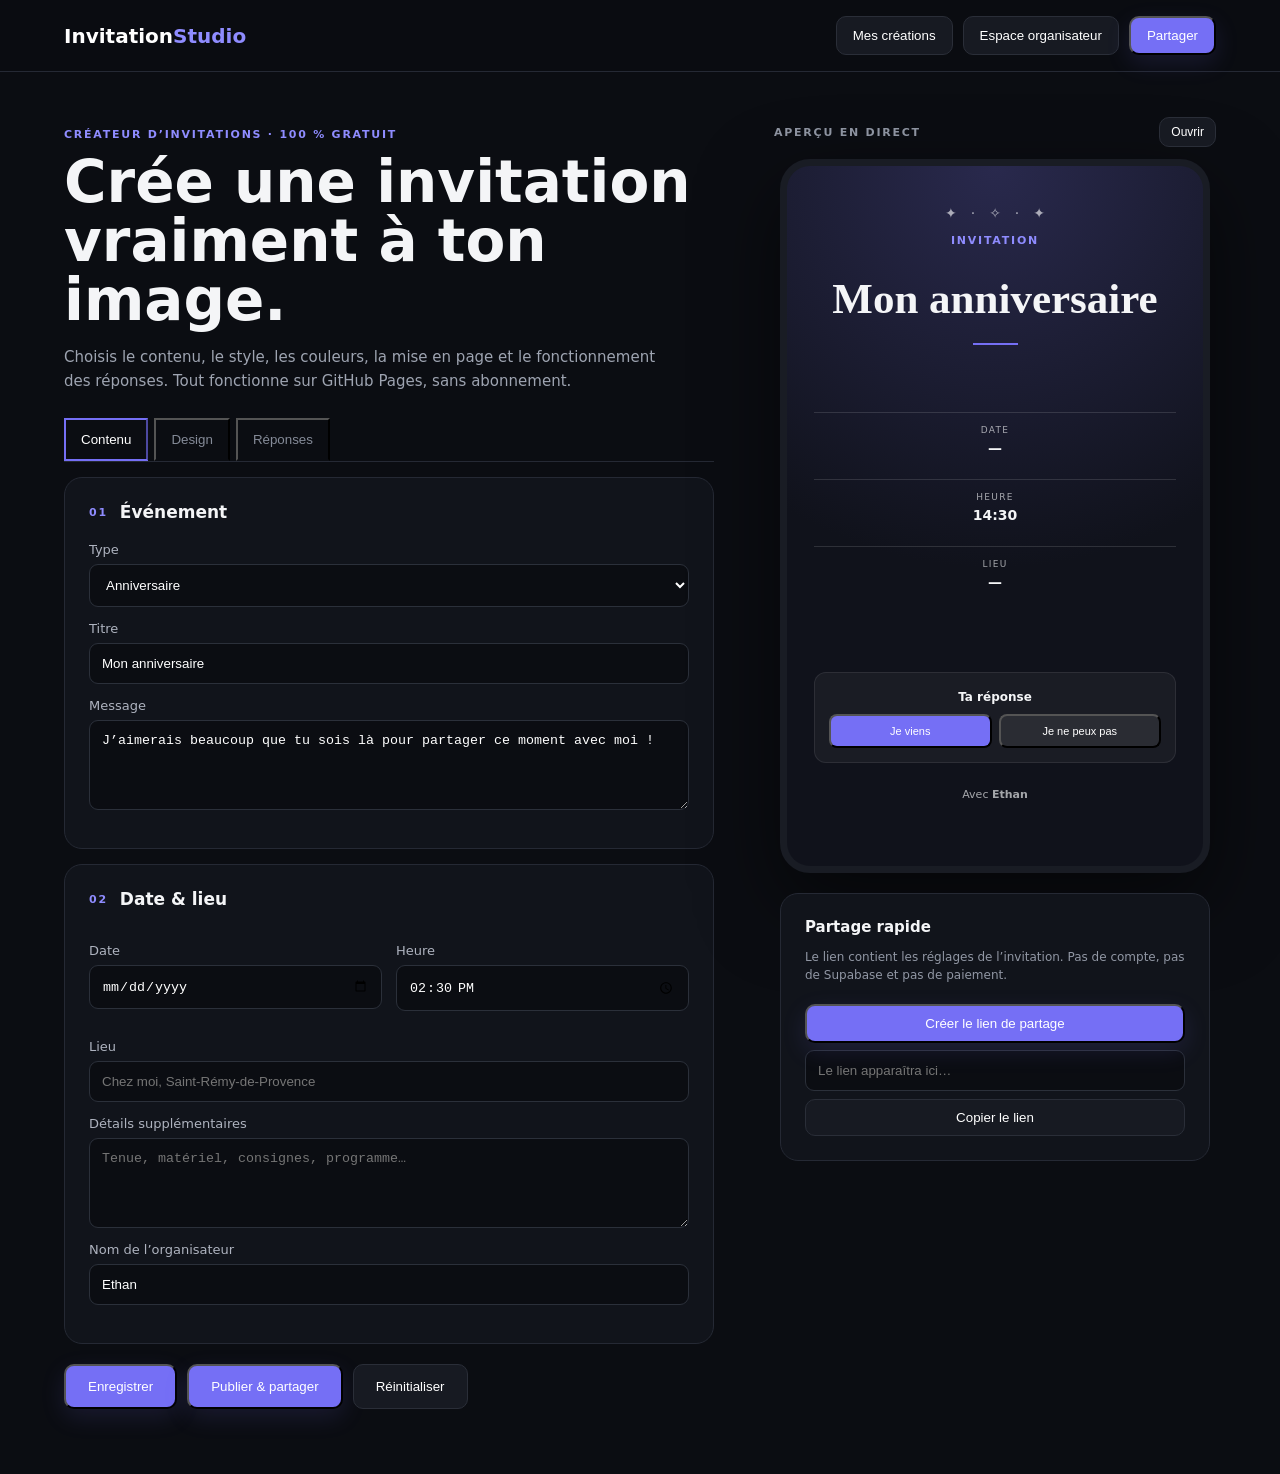
==== commit 23bb2cd8: "Migrate Invitation UI away from Firebase" ====
--- a/index.html
+++ b/index.html
@@ -92,7 +92,7 @@
         <label class="check"><input id="askNote" type="checkbox"> Autoriser un message</label>
       </div>
       <label>Question personnalisée<input id="customQuestion" maxlength="120" placeholder="Ex. Allergies / préférence / question…"></label>
-      <p class="hint">Sans serveur, les réponses peuvent être préparées puis envoyées à l’organisateur par e-mail ou copiées. Pour un tableau de réponses partagé entre plusieurs appareils, il faudra connecter un service gratuit comme Firebase.</p>
+      <p class="hint">Sans serveur, les réponses peuvent être préparées puis envoyées à l’organisateur par e-mail ou copiées. Pour un tableau de réponses partagé entre plusieurs appareils, Invitation Studio peut utiliser son API Cloudflare Worker + D1. Aucun compte Firebase n’est nécessaire.</p>
     </div>
   </div>
 
@@ -151,7 +151,17 @@
   <div class="response-actions"><button class="primary" id="sendResponse">Envoyer la réponse</button><button class="ghost" id="copyResponse">Copier la réponse</button></div>
   <p class="hint">Aucune donnée n’est envoyée automatiquement vers un serveur dans cette version gratuite sans backend.</p>
 </div></div>
-<div class="modal hidden" id="organizerModal"><div class="modal-card organizer-card"><button class="close" id="closeOrganizer">×</button><div id="authView"><p class="eyebrow">ESPACE ORGANISATEUR</p><h2>Gérer mes invitations</h2><p class="hint">Compte gratuit pour retrouver les invitations et leurs réponses sur plusieurs appareils.</p><label>E-mail<input id="authEmail" type="email" autocomplete="email"></label><label>Mot de passe<input id="authPassword" type="password" autocomplete="current-password"></label><div class="response-actions"><button class="primary" id="loginBtn">Se connecter</button><button class="ghost" id="signupBtn">Créer un compte</button></div><p class="hint" id="authStatus"></p></div><div id="dashboardView" class="hidden"><p class="eyebrow">TABLEAU DE BORD</p><h2>Mes invitations</h2><div id="dashboardList"></div><div class="response-actions"><button class="ghost" id="refreshDashboard">Actualiser</button><button class="ghost" id="logoutBtn">Se déconnecter</button></div></div></div></div><div class="toast" id="toast"></div>
-<script src="firebase-config.js"></script><script type="module" src="firebase-app.js"></script><script src="app.js"></script>
+<div class="modal hidden" id="organizerModal"><div class="modal-card organizer-card">
+  <button class="close" id="closeOrganizer">×</button>
+  <p class="eyebrow">ESPACE ORGANISATEUR</p><h2>Gérer mes invitations</h2>
+  <p class="hint">Aucun compte Google ou Firebase. Ton code organisateur est une clé privée qui permet d'accéder à tes invitations.</p>
+  <label>Code organisateur<input id="authToken" type="text" autocomplete="off" spellcheck="false" placeholder="Clique sur « Nouveau code »"></label>
+  <div class="response-actions"><button class="primary" id="saveTokenBtn">Utiliser ce code</button><button class="ghost" id="newTokenBtn">Nouveau code</button></div>
+  <p class="hint" id="authStatus">Conserve ce code : il est nécessaire pour retrouver tes invitations sur un autre appareil.</p>
+  <div id="dashboardView"><p class="eyebrow">TABLEAU DE BORD</p><div id="dashboardList"></div>
+    <div class="response-actions"><button class="ghost" id="refreshDashboard">Actualiser</button><button class="ghost" id="logoutBtn">Effacer ce code</button></div>
+  </div>
+</div></div><div class="toast" id="toast"></div>
+<script src="api-config.js"></script><script src="app.js"></script>
 </body>
 </html>
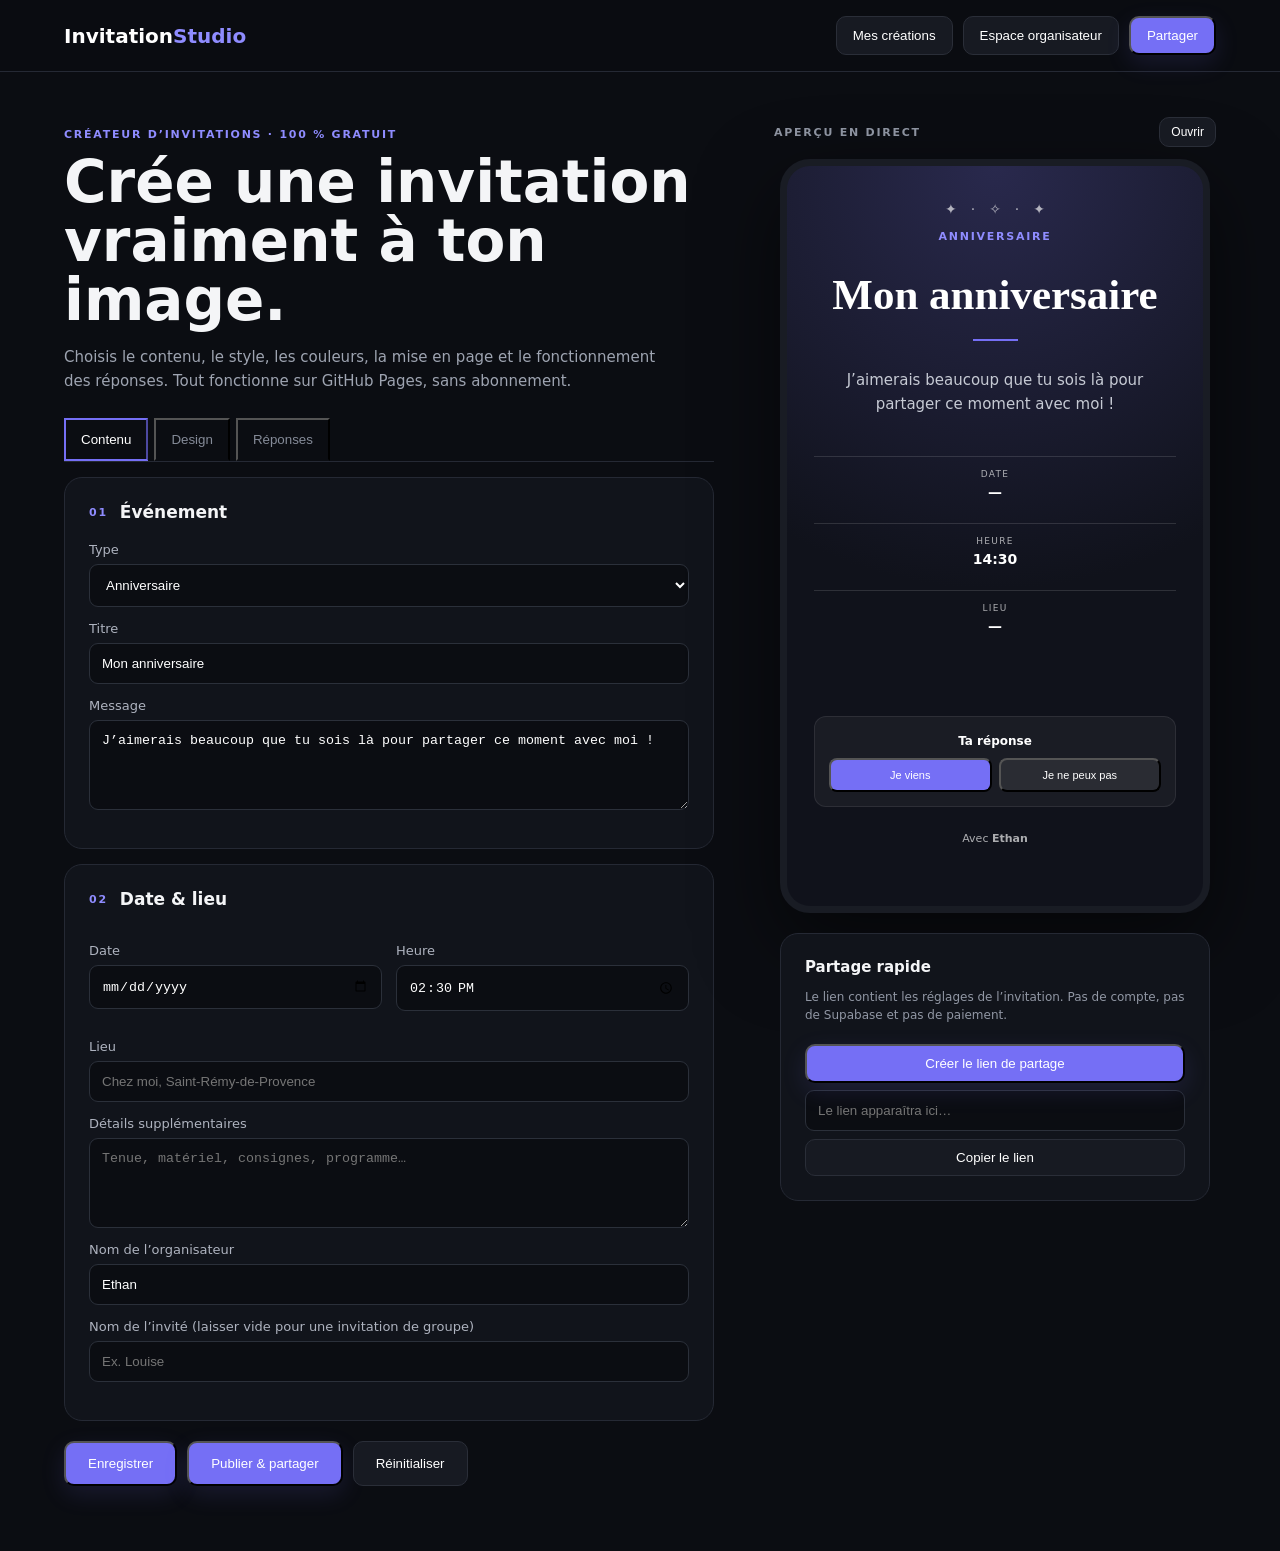
==== commit 05ce0170: "Ajouter le nom invité pour les invitations individuelles" ====
--- a/index.html
+++ b/index.html
@@ -48,6 +48,7 @@
       <label>Lieu<input id="place" maxlength="140" placeholder="Chez moi, Saint-Rémy-de-Provence"></label>
       <label>Détails supplémentaires<textarea id="details" maxlength="400" placeholder="Tenue, matériel, consignes, programme…"></textarea></label>
       <label>Nom de l’organisateur<input id="host" maxlength="60" value="Ethan"></label>
+      <label>Nom de l’invité (laisser vide pour une invitation de groupe)<input id="guestName" maxlength="60" placeholder="Ex. Louise"></label>
     </div>
   </div>
 
@@ -144,12 +145,12 @@
 <div class="response-modal hidden" id="responseModal"><div class="modal-card response-card">
   <button class="close" id="closeResponse">×</button>
   <p class="eyebrow">RÉPONSE</p><h2 id="responseTitle">Ta réponse</h2>
-  <label>Ton prénom / nom<input id="guestName" maxlength="60" placeholder="Ex. Léa"></label>
+  <label id="guestNameWrap">Ton prénom / nom<input id="guestName" maxlength="60" placeholder="Ex. Léa"></label>
   <label id="guestCountWrap">Nombre de personnes<input id="guestCount" type="number" min="1" max="20" value="1"></label>
   <label id="guestNoteWrap">Message<textarea id="guestNote" maxlength="300" placeholder="Un petit mot…"></textarea></label>
   <label id="guestCustomWrap">Question<input id="guestCustom" maxlength="160"></label>
   <div class="response-actions"><button class="primary" id="sendResponse">Envoyer la réponse</button><button class="ghost" id="copyResponse">Copier la réponse</button></div>
-  <p class="hint">Aucune donnée n’est envoyée automatiquement vers un serveur dans cette version gratuite sans backend.</p>
+  <p class="hint">Ta réponse est envoyée au serveur uniquement si l’API de l’organisateur est configurée. Sinon, elle reste locale ou peut être copiée.</p>
 </div></div>
 <div class="modal hidden" id="organizerModal"><div class="modal-card organizer-card">
   <button class="close" id="closeOrganizer">×</button>
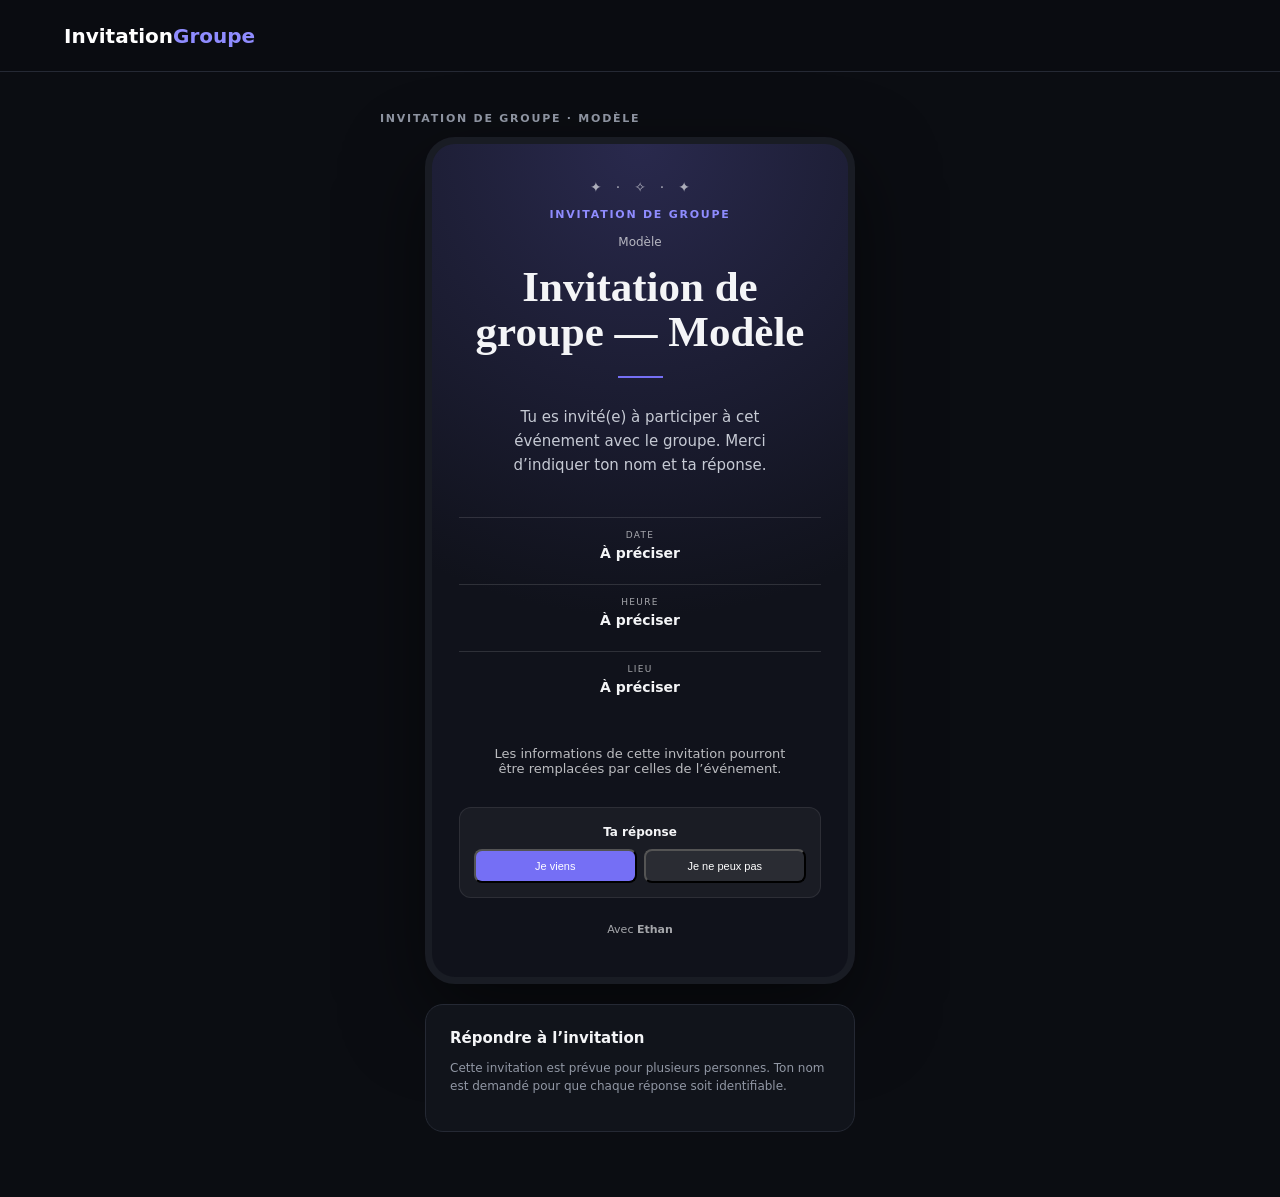
==== commit 5ccad659: "Remplacer le créateur par l invitation de groupe modèle" ====
--- a/index.html
+++ b/index.html
@@ -3,166 +3,156 @@
 <head>
 <meta charset="UTF-8">
 <meta name="viewport" content="width=device-width,initial-scale=1">
-<meta name="description" content="Invitation Studio — crée et partage des invitations personnalisées gratuitement.">
-<title>Invitation Studio</title>
+<meta name="description" content="Invitation de groupe — Modèle">
+<title>Invitation de groupe — Modèle</title>
 <link rel="stylesheet" href="style.css">
 </head>
 <body>
 <header class="topbar">
-  <a class="brand" href="./">Invitation<span>Studio</span></a>
-  <nav class="top-actions">
-    <button class="ghost" id="loadBtn">Mes créations</button><button class="ghost" id="organizerBtn">Espace organisateur</button>
-    <button class="primary" id="shareTop">Partager</button>
-  </nav>
+  <a class="brand" href="./">Invitation<span>Groupe</span></a>
 </header>
 
-<main class="layout">
-<section class="editor">
-  <div class="hero">
-    <p class="eyebrow">CRÉATEUR D’INVITATIONS · 100 % GRATUIT</p>
-    <h1>Crée une invitation vraiment à ton image.</h1>
-    <p>Choisis le contenu, le style, les couleurs, la mise en page et le fonctionnement des réponses. Tout fonctionne sur GitHub Pages, sans abonnement.</p>
-  </div>
+<main class="layout" style="display:block;max-width:760px;padding-top:40px">
+  <section class="preview-area" style="position:static;max-width:520px;margin:0 auto">
+    <div class="preview-head">
+      <span>INVITATION DE GROUPE · MODÈLE</span>
+    </div>
 
-  <div class="tabs" role="tablist">
-    <button class="tab active" data-tab="content">Contenu</button>
-    <button class="tab" data-tab="design">Design</button>
-    <button class="tab" data-tab="responses">Réponses</button>
-  </div>
+    <div class="phone">
+      <div id="invitation" class="invitation theme-midnight">
+        <div class="sparkles">✦　·　✧　·　✦</div>
+        <p class="invite-label">INVITATION DE GROUPE</p>
+        <p class="subtitle">Modèle</p>
+        <h2>Invitation de groupe — Modèle</h2>
+        <div class="divider"></div>
+        <p class="message">Tu es invité(e) à participer à cet événement avec le groupe. Merci d’indiquer ton nom et ta réponse.</p>
 
-  <div class="tab-panel active" id="tab-content">
-    <div class="card">
-      <div class="section-title"><span>01</span><h2>Événement</h2></div>
-      <label>Type
-        <select id="type">
-          <option value="birthday">Anniversaire</option><option value="party">Fête</option>
-          <option value="outing">Sortie</option><option value="dinner">Dîner</option><option value="custom">Autre</option>
-        </select>
-      </label>
-      <label>Titre<input id="title" maxlength="80" value="Mon anniversaire"></label>
-      <label>Message<textarea id="message" maxlength="600">J’aimerais beaucoup que tu sois là pour partager ce moment avec moi !</textarea></label>
+        <div class="event-info">
+          <div><small>DATE</small><strong>À préciser</strong></div>
+          <div><small>HEURE</small><strong>À préciser</strong></div>
+          <div><small>LIEU</small><strong>À préciser</strong></div>
+        </div>
+
+        <p class="details">Les informations de cette invitation pourront être remplacées par celles de l’événement.</p>
+
+        <div class="rsvp-box">
+          <strong>Ta réponse</strong>
+          <div class="rsvp-buttons">
+            <button type="button" data-answer="yes">Je viens</button>
+            <button type="button" data-answer="no">Je ne peux pas</button>
+          </div>
+        </div>
+
+        <p class="host">Avec <strong>Ethan</strong></p>
+      </div>
     </div>
-    <div class="card">
-      <div class="section-title"><span>02</span><h2>Date & lieu</h2></div>
-      <div class="grid2"><label>Date<input id="date" type="date"></label><label>Heure<input id="time" type="time" value="14:30"></label></div>
-      <label>Lieu<input id="place" maxlength="140" placeholder="Chez moi, Saint-Rémy-de-Provence"></label>
-      <label>Détails supplémentaires<textarea id="details" maxlength="400" placeholder="Tenue, matériel, consignes, programme…"></textarea></label>
-      <label>Nom de l’organisateur<input id="host" maxlength="60" value="Ethan"></label>
-      <label>Nom de l’invité (laisser vide pour une invitation de groupe)<input id="guestName" maxlength="60" placeholder="Ex. Louise"></label>
+
+    <div class="share-card">
+      <strong>Répondre à l’invitation</strong>
+      <p>Cette invitation est prévue pour plusieurs personnes. Ton nom est demandé pour que chaque réponse soit identifiable.</p>
+      <p id="status" class="hint" aria-live="polite"></p>
     </div>
-  </div>
-
-  <div class="tab-panel" id="tab-design">
-    <div class="card">
-      <div class="section-title"><span>03</span><h2>Style</h2></div>
-      <div class="themes">
-        <button data-theme="midnight" class="theme active"><i></i>Minuit</button>
-        <button data-theme="paper" class="theme"><i></i>Papier</button>
-        <button data-theme="sunset" class="theme"><i></i>Sunset</button>
-        <button data-theme="forest" class="theme"><i></i>Forêt</button>
-        <button data-theme="ocean" class="theme"><i></i>Océan</button>
-        <button data-theme="lavender" class="theme"><i></i>Lilas</button>
-      </div>
-      <div class="grid2">
-        <label>Couleur d’accent<input id="accent" type="color" value="#756ff5"></label>
-        <label>Couleur du texte<input id="textColor" type="color" value="#ffffff"></label>
-      </div>
-      <label>Police
-        <select id="font">
-          <option value="classic">Classique</option><option value="modern">Moderne</option><option value="elegant">Élégante</option><option value="mono">Tech</option>
-        </select>
-      </label>
-      <label class="check"><input id="compact" type="checkbox"> Mise en page compacte</label>
-    </div>
-    <div class="card">
-      <div class="section-title"><span>04</span><h2>Options visuelles</h2></div>
-      <label>Emoji / symbole<input id="symbol" maxlength="8" value="✦"></label>
-      <label>Petit sous-titre<input id="subtitle" maxlength="80" placeholder="Une journée spéciale…"></label>
-      <label>Image de couverture (URL)<input id="image" maxlength="500" placeholder="https://..."></label>
-      <p class="hint">L’image doit être accessible publiquement. Aucune image n’est envoyée à un serveur par Invitation Studio.</p>
-    </div>
-  </div>
-
-  <div class="tab-panel" id="tab-responses">
-    <div class="card">
-      <div class="section-title"><span>05</span><h2>Réponses</h2></div>
-      <label class="check"><input id="rsvp" type="checkbox" checked> Demander une confirmation de présence</label>
-      <label>Contact de l’organisateur<input id="contact" maxlength="160" placeholder="e-mail, téléphone, Instagram…"></label>
-      <div class="grid2">
-        <label class="check"><input id="askGuests" type="checkbox"> Demander le nombre de personnes</label>
-        <label class="check"><input id="askNote" type="checkbox"> Autoriser un message</label>
-      </div>
-      <label>Question personnalisée<input id="customQuestion" maxlength="120" placeholder="Ex. Allergies / préférence / question…"></label>
-      <p class="hint">Sans serveur, les réponses peuvent être préparées puis envoyées à l’organisateur par e-mail ou copiées. Pour un tableau de réponses partagé entre plusieurs appareils, Invitation Studio peut utiliser son API Cloudflare Worker + D1. Aucun compte Firebase n’est nécessaire.</p>
-    </div>
-  </div>
-
-  <div class="save-row">
-    <button class="primary large" id="saveBtn">Enregistrer</button><button class="primary large" id="publishBtn">Publier & partager</button>
-    <button class="ghost large" id="resetBtn">Réinitialiser</button>
-  </div>
-</section>
-
-<section class="preview-area">
-  <div class="preview-head"><span>APERÇU EN DIRECT</span><button class="ghost small" id="openBtn">Ouvrir</button></div>
-  <div class="phone">
-    <div id="invitation" class="invitation theme-midnight">
-      <div class="cover-image" id="pImage"></div>
-      <div class="sparkles" id="pSymbol">✦　·　✧　·　✦</div>
-      <p class="invite-label" id="pType">INVITATION</p>
-      <p class="subtitle" id="pSubtitle"></p>
-      <h2 id="pTitle">Mon anniversaire</h2>
-      <div class="divider"></div>
-      <p id="pMessage" class="message"></p>
-      <div class="event-info">
-        <div><small>DATE</small><strong id="pDate">—</strong></div>
-        <div><small>HEURE</small><strong id="pTime">14:30</strong></div>
-        <div><small>LIEU</small><strong id="pPlace">—</strong></div>
-      </div>
-      <p id="pDetails" class="details"></p>
-      <div id="rsvpBox" class="rsvp-box">
-        <strong>Ta réponse</strong>
-        <div class="rsvp-buttons"><button data-answer="yes">Je viens</button><button data-answer="no">Je ne peux pas</button></div>
-      </div>
-      <p class="host">Avec <strong id="pHost">Ethan</strong></p>
-      <p id="pContact" class="contact"></p>
-    </div>
-  </div>
-  <div class="share-card">
-    <strong>Partage rapide</strong>
-    <p>Le lien contient les réglages de l’invitation. Pas de compte, pas de Supabase et pas de paiement.</p>
-    <button class="primary full" id="shareBtn">Créer le lien de partage</button>
-    <input id="shareUrl" readonly placeholder="Le lien apparaîtra ici…">
-    <button class="ghost full" id="copyBtn">Copier le lien</button>
-  </div>
-</section>
+  </section>
 </main>
 
-<div class="modal hidden" id="modal"><div class="modal-card">
-  <button class="close" id="closeModal">×</button><h2>Mes créations</h2><div id="savedList"></div>
-</div></div>
+<div class="response-modal hidden" id="responseModal">
+  <div class="modal-card response-card">
+    <button class="close" id="closeResponse" type="button">×</button>
+    <p class="eyebrow">RÉPONSE</p>
+    <h2 id="responseTitle">Ta réponse</h2>
 
-<div class="response-modal hidden" id="responseModal"><div class="modal-card response-card">
-  <button class="close" id="closeResponse">×</button>
-  <p class="eyebrow">RÉPONSE</p><h2 id="responseTitle">Ta réponse</h2>
-  <label id="guestNameWrap">Ton prénom / nom<input id="guestName" maxlength="60" placeholder="Ex. Léa"></label>
-  <label id="guestCountWrap">Nombre de personnes<input id="guestCount" type="number" min="1" max="20" value="1"></label>
-  <label id="guestNoteWrap">Message<textarea id="guestNote" maxlength="300" placeholder="Un petit mot…"></textarea></label>
-  <label id="guestCustomWrap">Question<input id="guestCustom" maxlength="160"></label>
-  <div class="response-actions"><button class="primary" id="sendResponse">Envoyer la réponse</button><button class="ghost" id="copyResponse">Copier la réponse</button></div>
-  <p class="hint">Ta réponse est envoyée au serveur uniquement si l’API de l’organisateur est configurée. Sinon, elle reste locale ou peut être copiée.</p>
-</div></div>
-<div class="modal hidden" id="organizerModal"><div class="modal-card organizer-card">
-  <button class="close" id="closeOrganizer">×</button>
-  <p class="eyebrow">ESPACE ORGANISATEUR</p><h2>Gérer mes invitations</h2>
-  <p class="hint">Aucun compte Google ou Firebase. Ton code organisateur est une clé privée qui permet d'accéder à tes invitations.</p>
-  <label>Code organisateur<input id="authToken" type="text" autocomplete="off" spellcheck="false" placeholder="Clique sur « Nouveau code »"></label>
-  <div class="response-actions"><button class="primary" id="saveTokenBtn">Utiliser ce code</button><button class="ghost" id="newTokenBtn">Nouveau code</button></div>
-  <p class="hint" id="authStatus">Conserve ce code : il est nécessaire pour retrouver tes invitations sur un autre appareil.</p>
-  <div id="dashboardView"><p class="eyebrow">TABLEAU DE BORD</p><div id="dashboardList"></div>
-    <div class="response-actions"><button class="ghost" id="refreshDashboard">Actualiser</button><button class="ghost" id="logoutBtn">Effacer ce code</button></div>
+    <label>Ton prénom / nom
+      <input id="guestName" maxlength="60" autocomplete="name" placeholder="Ex. Léa">
+    </label>
+
+    <label id="guestNoteWrap">Message
+      <textarea id="guestNote" maxlength="300" placeholder="Un petit mot…"></textarea>
+    </label>
+
+    <div class="response-actions">
+      <button class="primary" id="sendResponse" type="button">Envoyer la réponse</button>
+      <button class="ghost" id="cancelResponse" type="button">Annuler</button>
+    </div>
+
+    <p class="hint">La réponse est enregistrée pour cette invitation de groupe.</p>
   </div>
-</div></div><div class="toast" id="toast"></div>
-<script src="api-config.js"></script><script src="app.js"></script>
+</div>
+
+<script src="api-config.js"></script>
+<script>
+const API=(window.INVITATION_API_URL||"").replace(/\/$/,"");
+const INVITE_ID="invitation_groupe_modele_2026";
+let answer="";
+
+const $=id=>document.getElementById(id);
+const status=$("status");
+
+function openResponse(value){
+  answer=value;
+  $("responseTitle").textContent=value==="yes"?"Je viens":"Je ne peux pas";
+  $("responseModal").classList.remove("hidden");
+  setTimeout(()=>$("guestName").focus(),50);
+}
+
+document.querySelectorAll("[data-answer]").forEach(btn=>{
+  btn.addEventListener("click",()=>openResponse(btn.dataset.answer));
+});
+
+function closeResponse(){
+  $("responseModal").classList.add("hidden");
+  $("guestName").value="";
+  $("guestNote").value="";
+}
+$("closeResponse").onclick=closeResponse;
+$("cancelResponse").onclick=closeResponse;
+
+$("sendResponse").onclick=async()=>{
+  const name=$("guestName").value.trim();
+  if(!name){
+    status.textContent="Indique ton prénom / nom avant d’envoyer ta réponse.";
+    status.className="hint";
+    $("guestName").focus();
+    return;
+  }
+
+  const btn=$("sendResponse");
+  btn.disabled=true;
+  btn.textContent="Envoi…";
+  status.textContent="Enregistrement de ta réponse…";
+  status.className="hint";
+
+  try{
+    const r=await fetch(API+"/api/invitations/"+encodeURIComponent(INVITE_ID)+"/responses",{
+      method:"POST",
+      headers:{"Content-Type":"application/json"},
+      body:JSON.stringify({
+        answer,
+        name,
+        count:1,
+        note:$("guestNote").value.trim(),
+        custom:""
+      })
+    });
+
+    const raw=await r.text();
+    let data={};
+    try{data=raw?JSON.parse(raw):{}}catch{}
+
+    if(!r.ok) throw new Error(data.error||("Erreur serveur ("+r.status+")"));
+
+    status.textContent=answer==="yes"
+      ? "Merci "+name+" : ta présence a bien été enregistrée."
+      : "Merci "+name+" : ta réponse a bien été enregistrée.";
+    status.className="status ok";
+    closeResponse();
+  }catch(e){
+    status.textContent="Impossible d’enregistrer la réponse : "+e.message;
+    status.className="status error";
+  }finally{
+    btn.disabled=false;
+    btn.textContent="Envoyer la réponse";
+  }
+};
+</script>
 </body>
 </html>
